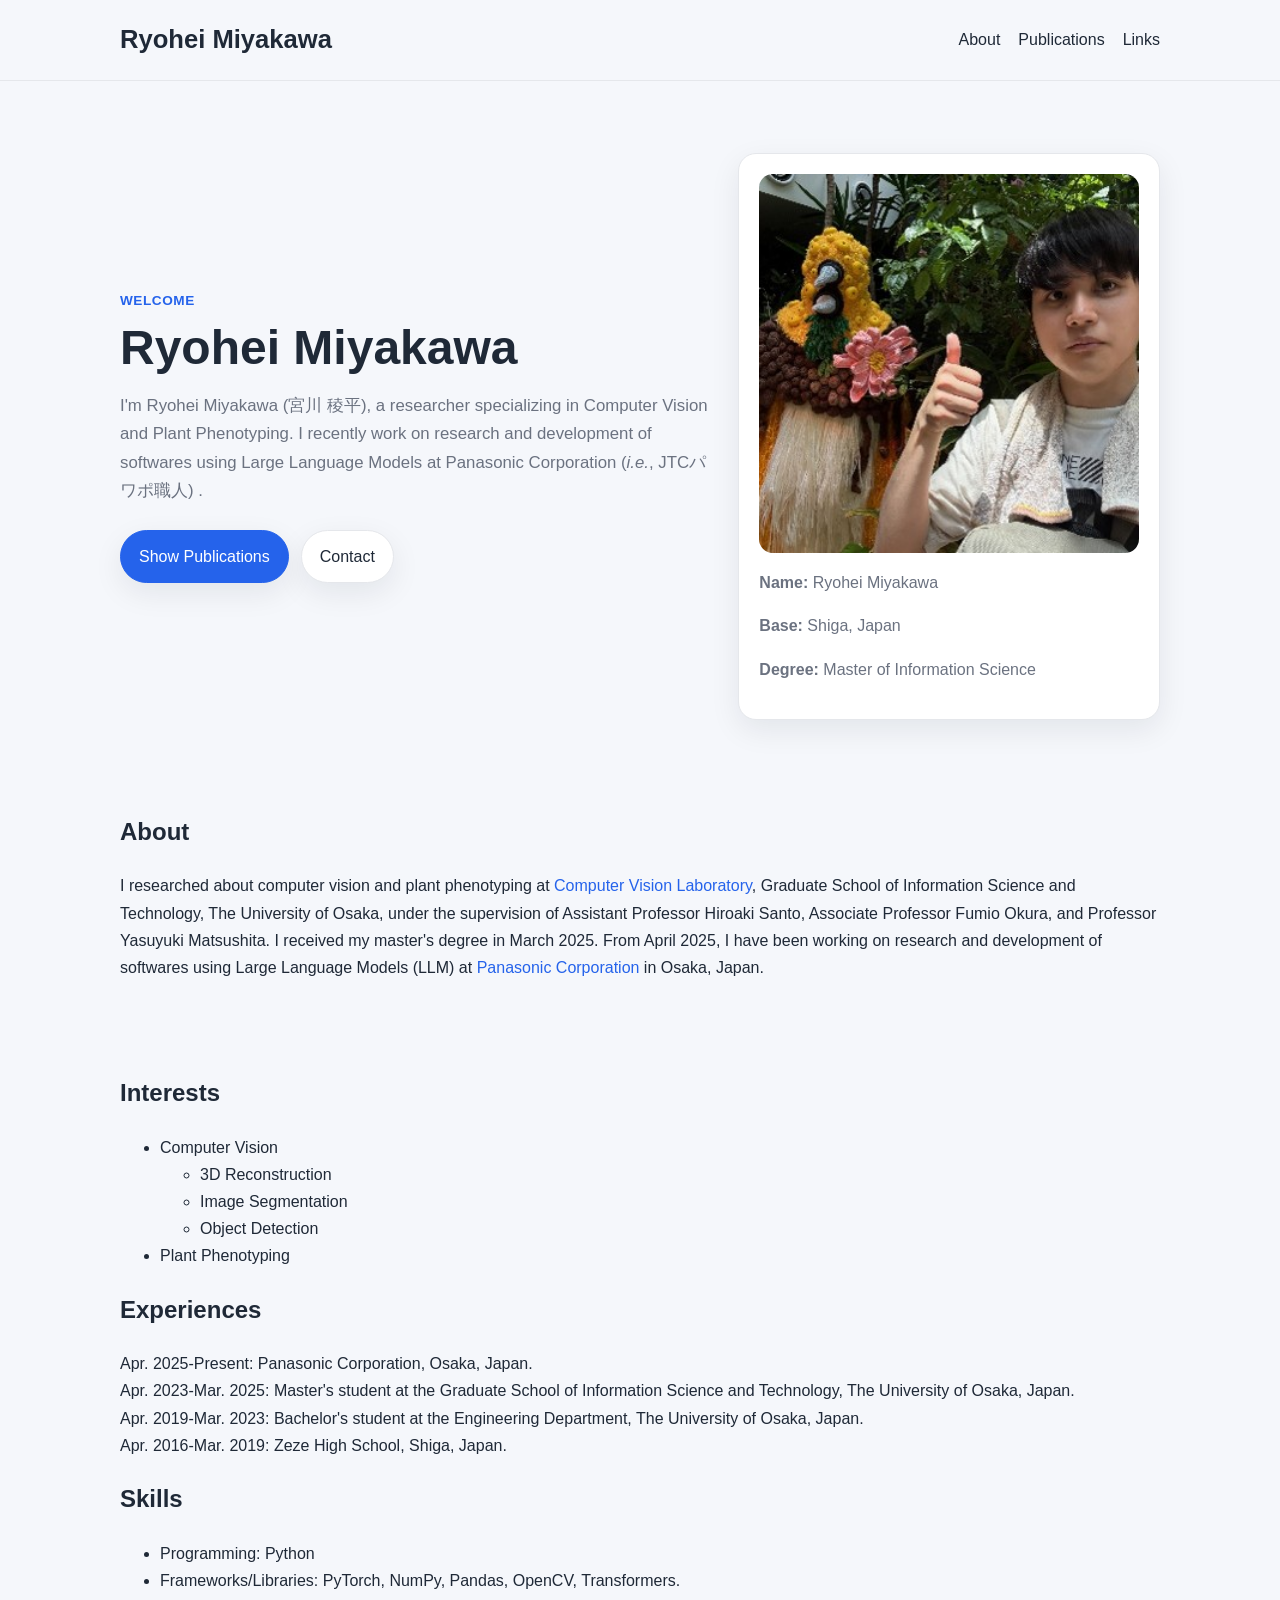
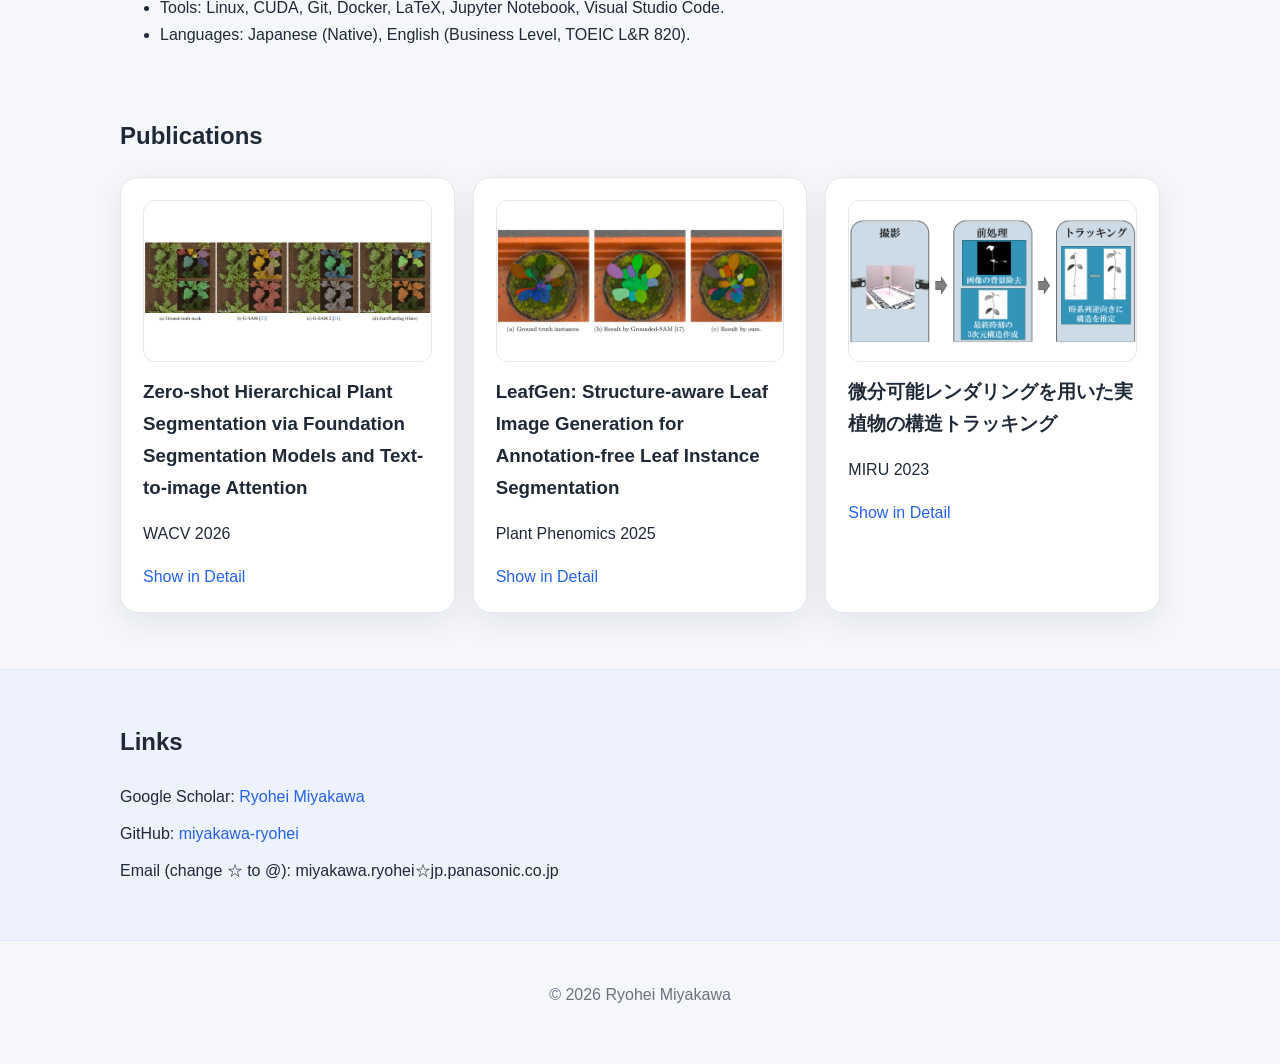
==== index.html @ 3e68ea5a "init" ====
<!DOCTYPE html>
<html lang="ja">
<head>
  <meta charset="UTF-8" />
  <meta name="viewport" content="width=device-width, initial-scale=1.0" />
  <title>Ryohei Miyakawa | Home</title>
  <meta name="description" content="Ryohei Miyakawa's personal website." />
  <link rel="stylesheet" href="style.css" />
</head>
<body>
  <header class="site-header">
    <div class="container header-inner">
      <div>
        <h1 class="site-title">Ryohei Miyakawa</h1>
      </div>
      <nav class="nav">
        <a href="#about">About</a>
        <a href="#publications">Publications</a>
        <a href="#links">Links</a>
      </nav>
    </div>
  </header>

  <main>
    <section class="hero">
      <div class="container hero-inner">
        <div class="hero-text">
          <p class="eyebrow">Welcome</p>
          <h2>Ryohei Miyakawa</h2>
          <p class="hero-description">
            I'm Ryohei Miyakawa (宮川 稜平), a researcher specializing in Computer Vision and Plant Phenotyping. 
            I recently work on research and development of softwares using Large Language Models at Panasonic Corporation (<i>i.e.</i>, JTCパワポ職人) .
          </p>
          <div class="hero-buttons">
            <a class="button primary" href="#publications">Show Publications</a>
            <a class="button" href="#links">Contact</a>
          </div>
        </div>

        <div class="hero-card">
          <img src="img/profile.jpg" alt="プロフィール画像" class="profile-image" />
          <div class="profile-meta">
            <p><strong>Name:</strong> Ryohei Miyakawa</p>
            <p><strong>Base:</strong> Shiga, Japan</p>
            <p><strong>Degree:</strong> Master of Information Science</p>
          </div>
        </div>
      </div>
    </section>

    <section id="about" class="section">
      <div class="container">
        <h1>About</h1>
        <p>
          I researched about computer vision and plant phenotyping at <a href="http://cvl.ist.osaka-u.ac.jp/en/" target="_blank"> Computer Vision Laboratory</a>, Graduate School of Information Science and Technology, The University of Osaka, under the supervision of Assistant Professor Hiroaki Santo, Associate Professor Fumio Okura, and Professor Yasuyuki Matsushita.
          I received my master's degree in March 2025.
          From April 2025, I have been working on research and development of softwares using Large Language Models (LLM) at <a href="https://www.panasonic.com/global/about.html" target="_blank">Panasonic Corporation</a> in Osaka, Japan.
        </p>
      </div>
    </section>

    <section id="interests" class="interests">
      <div class="container">
        <h2>Interests</h2>
        <ul>
          <li>Computer Vision</li>
          <ul>
            <li>3D Reconstruction</li>
            <li>Image Segmentation</li>
            <li>Object Detection</li>
          </ul>
          <li>Plant Phenotyping</li>
        </ul>
      </div>
    </section>
    
    <section id="experiences" class="experiences">
      <div class="container">
        <h2>Experiences</h2>
        <p>
          Apr. 2025-Present: Panasonic Corporation, Osaka, Japan.<br>
          Apr. 2023-Mar. 2025: Master's student at the Graduate School of Information Science and Technology, The University of Osaka, Japan.<br>
          Apr. 2019-Mar. 2023: Bachelor's student at the Engineering Department, The University of Osaka, Japan.<br>
          Apr. 2016-Mar. 2019: Zeze High School, Shiga, Japan.
        </p>
      </div>
    </section>

    <section id="skills" class="skills">
      <div class="container">
        <h2>Skills</h2>
        <ul>
          <li>Programming: Python</li>
          <li>Frameworks/Libraries: PyTorch, NumPy, Pandas, OpenCV, Transformers.</li>
          <li>Tools: Linux, CUDA, Git, Docker, LaTeX, Jupyter Notebook, Visual Studio Code.</li>
          <li>Languages: Japanese (Native), English (Business Level, TOEIC L&R 820).</li>
        </ul>
      </div>
    </section>

    <section id="publications" class="section">
      <div class="container">
        <h1>Publications</h1>
        <div class="card-grid">
          <article class="card">
            <img src="img/publications/ZeroPlantSeg.png" alt="Zero-shot Hierarchical Plant Segmentation thumbnail" class="publication-thumb" />
            <h3>Zero-shot Hierarchical Plant Segmentation via Foundation Segmentation Models and Text-to-image Attention</h3>
            <p>WACV 2026</p>
            <a href="publications/zero-shot-hierarchical-plant-segmentation.html">Show in Detail</a>
          </article>
          <article class="card">
            <img src="img/publications/LeafGen.png" alt="LeafGen thumbnail" class="publication-thumb" />
            <h3>LeafGen: Structure-aware Leaf Image Generation for Annotation-free Leaf Instance Segmentation</h3>
            <p>Plant Phenomics 2025</p>
            <a href="publications/leafgen.html">Show in Detail</a>
          </article>
          <article class="card">
            <img src="img/publications/diff-rendering.png" alt="Differentiable Rendering plant tracking thumbnail" class="publication-thumb" />
            <h3>微分可能レンダリングを用いた実植物の構造トラッキング</h3>
            <p>MIRU 2023</p>
            <a href="publications/differentiable-rendering-plant-3d-tracking.html">Show in Detail</a>
          </article>
        </div>
      </div>
    </section>

    <section id="links" class="section alt">
      <div class="container">
        <h1>Links</h1>
        <ul class="links-list">
          <li>Google Scholar: <a href="https://scholar.google.com/citations?user=sWCrNNYAAAAJ&hl=ja&oi=ao" target="_blank" rel="noreferrer">Ryohei Miyakawa</a></li>
          <li>GitHub: <a href="https://github.com/miyakawa-ryohei" target="_blank" rel="noreferrer">miyakawa-ryohei</a></li>
          <li>Email (change ☆ to @): miyakawa.ryohei☆jp.panasonic.co.jp</li>
        </ul>
      </div>
    </section>
  </main>

  <footer class="site-footer">
    <div class="container">
      <p>© 2026 Ryohei Miyakawa</p>
    </div>
  </footer>
</body>
</html>
---- style.css ----
:root {
  --bg: #f5f7fb;
  --surface: #ffffff;
  --text: #1f2937;
  --muted: #6b7280;
  --line: #e5e7eb;
  --accent: #2563eb;
  --accent-dark: #1d4ed8;
  --shadow: 0 10px 30px rgba(15, 23, 42, 0.08);
  --radius: 18px;
  --max-width: 1040px;
}

* {
  box-sizing: border-box;
}

html {
  scroll-behavior: smooth;
}

body {
  margin: 0;
  font-family: -apple-system, BlinkMacSystemFont, "Segoe UI", Roboto, "Hiragino Sans",
    "Hiragino Kaku Gothic ProN", "Noto Sans JP", sans-serif;
  background: var(--bg);
  color: var(--text);
  line-height: 1.7;
}

img {
  max-width: 100%;
  display: block;
}

a {
  color: var(--accent);
  text-decoration: none;
}

a:hover {
  text-decoration: underline;
}

.container {
  width: min(calc(100% - 32px), var(--max-width));
  margin: 0 auto;
}

.site-header {
  position: sticky;
  top: 0;
  z-index: 20;
  background: rgba(245, 247, 251, 0.85);
  backdrop-filter: blur(10px);
  border-bottom: 1px solid var(--line);
}

.header-inner {
  display: flex;
  justify-content: space-between;
  align-items: center;
  gap: 24px;
  padding: 18px 0;
}

.site-title {
  margin: 0;
  font-size: 1.6rem;
}

.site-subtitle {
  margin: 4px 0 0;
  color: var(--muted);
  font-size: 0.95rem;
}

.nav {
  display: flex;
  gap: 18px;
  flex-wrap: wrap;
}

.nav a {
  color: var(--text);
  font-weight: 500;
}

.hero {
  padding: 72px 0 40px;
}

.hero-inner {
  display: grid;
  grid-template-columns: 1.4fr 1fr;
  gap: 28px;
  align-items: center;
}

.eyebrow {
  margin: 0 0 8px;
  color: var(--accent);
  font-weight: 700;
  letter-spacing: 0.04em;
  text-transform: uppercase;
  font-size: 0.85rem;
}

.hero h2 {
  margin: 0 0 16px;
  font-size: clamp(2rem, 4vw, 3rem);
  line-height: 1.15;
}

.hero-description {
  margin: 0 0 24px;
  color: var(--muted);
  font-size: 1.05rem;
}

.hero-buttons {
  display: flex;
  gap: 12px;
  flex-wrap: wrap;
}

.button {
  display: inline-block;
  padding: 12px 18px;
  border-radius: 999px;
  border: 1px solid var(--line);
  background: var(--surface);
  color: var(--text);
  box-shadow: var(--shadow);
}

.button:hover {
  text-decoration: none;
  transform: translateY(-1px);
}

.button.primary {
  background: var(--accent);
  color: white;
  border-color: var(--accent);
}

.button.primary:hover {
  background: var(--accent-dark);
}

.hero-card,
.card {
  background: var(--surface);
  border: 1px solid var(--line);
  border-radius: var(--radius);
  box-shadow: var(--shadow);
}

.hero-card {
  padding: 20px;
}

.profile-image {
  width: 100%;
  aspect-ratio: 1 / 1;
  object-fit: cover;
  border-radius: 14px;
  background: #dbeafe;
}

.profile-meta {
  margin-top: 16px;
  color: var(--muted);
}

.section {
  padding: 32px 0 56px;
}

.section h2 {
  margin-top: 0;
  margin-bottom: 18px;
  font-size: 1.8rem;
}

.alt {
  background: #eef2ff;
  border-top: 1px solid rgba(37, 99, 235, 0.08);
  border-bottom: 1px solid rgba(37, 99, 235, 0.08);
}

.card-grid {
  display: grid;
  grid-template-columns: repeat(3, 1fr);
  gap: 18px;
}

.card {
  padding: 22px;
}

.publication-thumb {
  width: 100%;
  aspect-ratio: 16 / 9;
  object-fit: contain;
  border-radius: 12px;
  border: 1px solid var(--line);
  margin-bottom: 14px;
  background: #ffffff;
}

.publication-detail-thumb {
  width: 100%;
  height: auto;
  border-radius: 12px;
  border: 1px solid var(--line);
  margin-bottom: 14px;
  background: #ffffff;
}

.card h3 {
  margin-top: 0;
  margin-bottom: 10px;
}

.links-list {
  list-style: none;
  padding: 0;
  margin: 0;
}

.links-list li + li {
  margin-top: 10px;
}

.site-footer {
  padding: 24px 0 40px;
  color: var(--muted);
  text-align: center;
}

@media (max-width: 820px) {
  .header-inner,
  .hero-inner,
  .card-grid {
    grid-template-columns: 1fr;
    display: grid;
  }

  .nav {
    gap: 12px;
  }

  .hero {
    padding-top: 40px;
  }
}
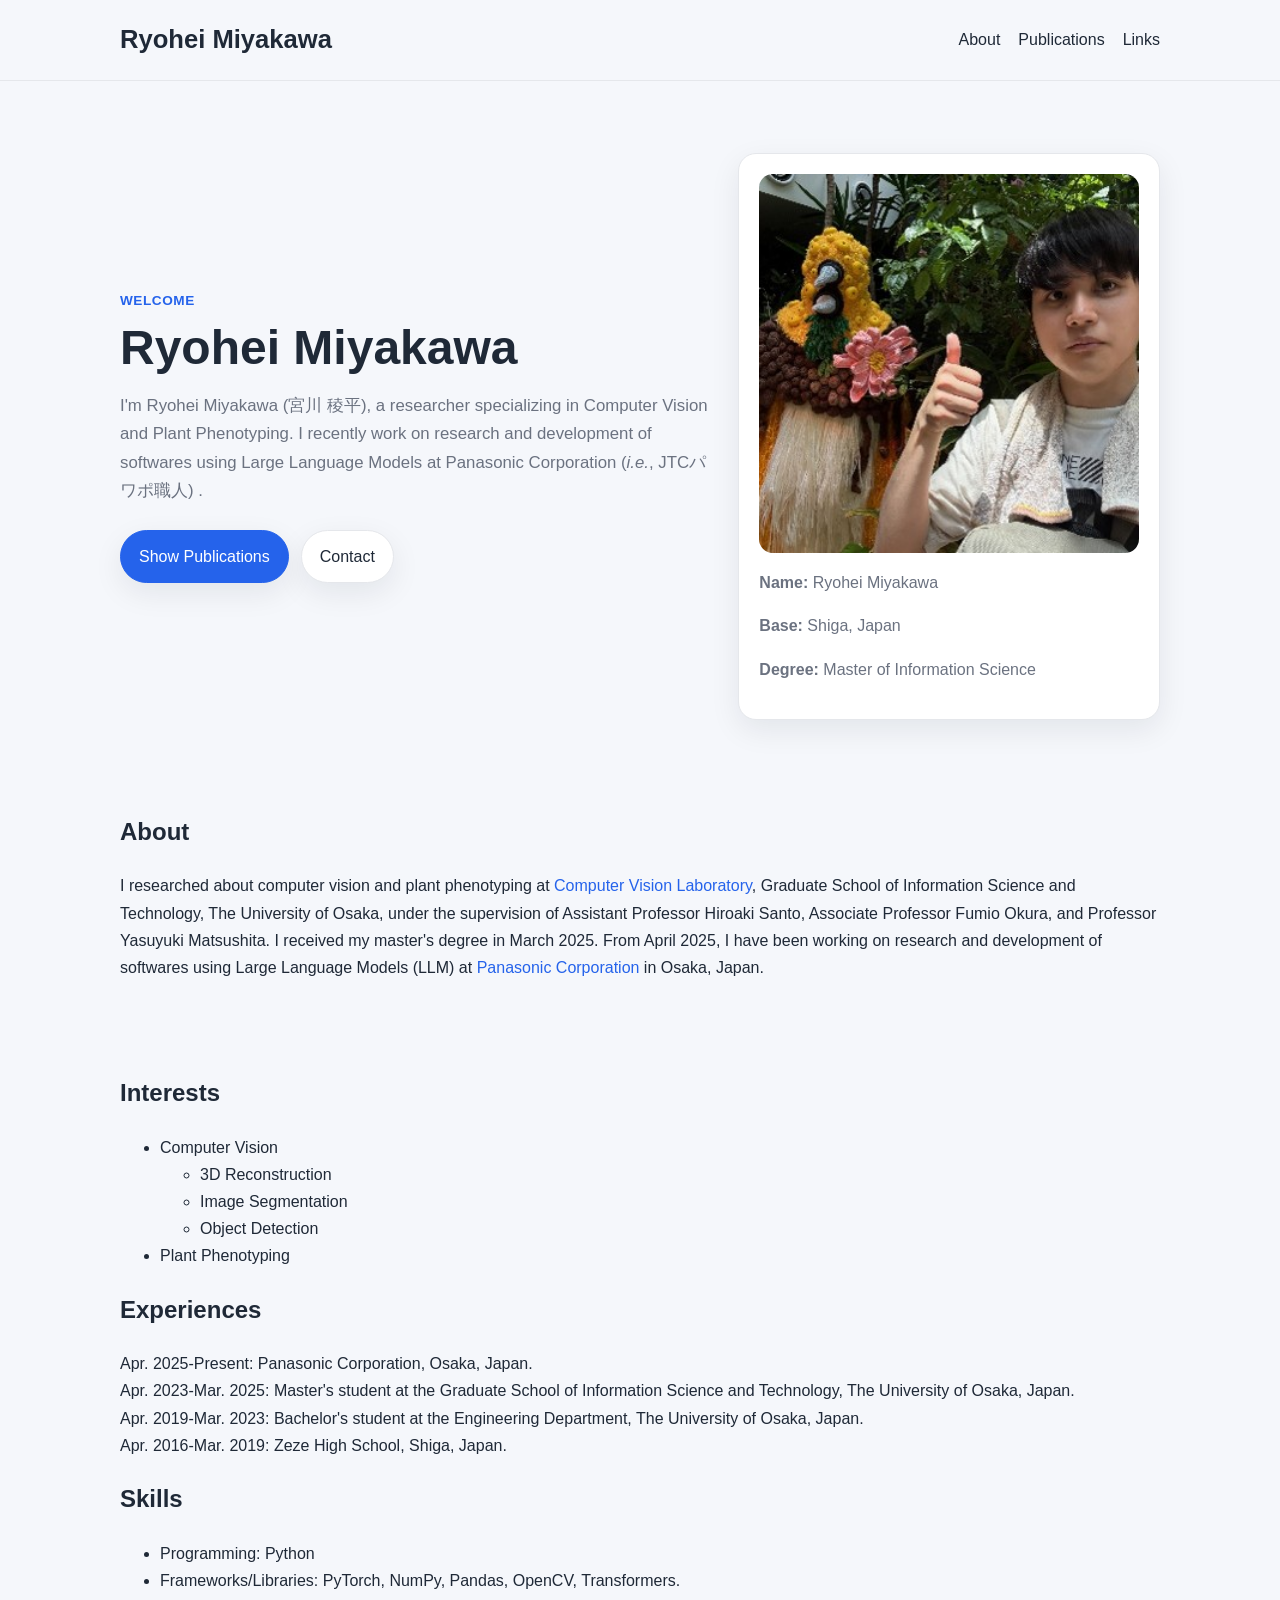
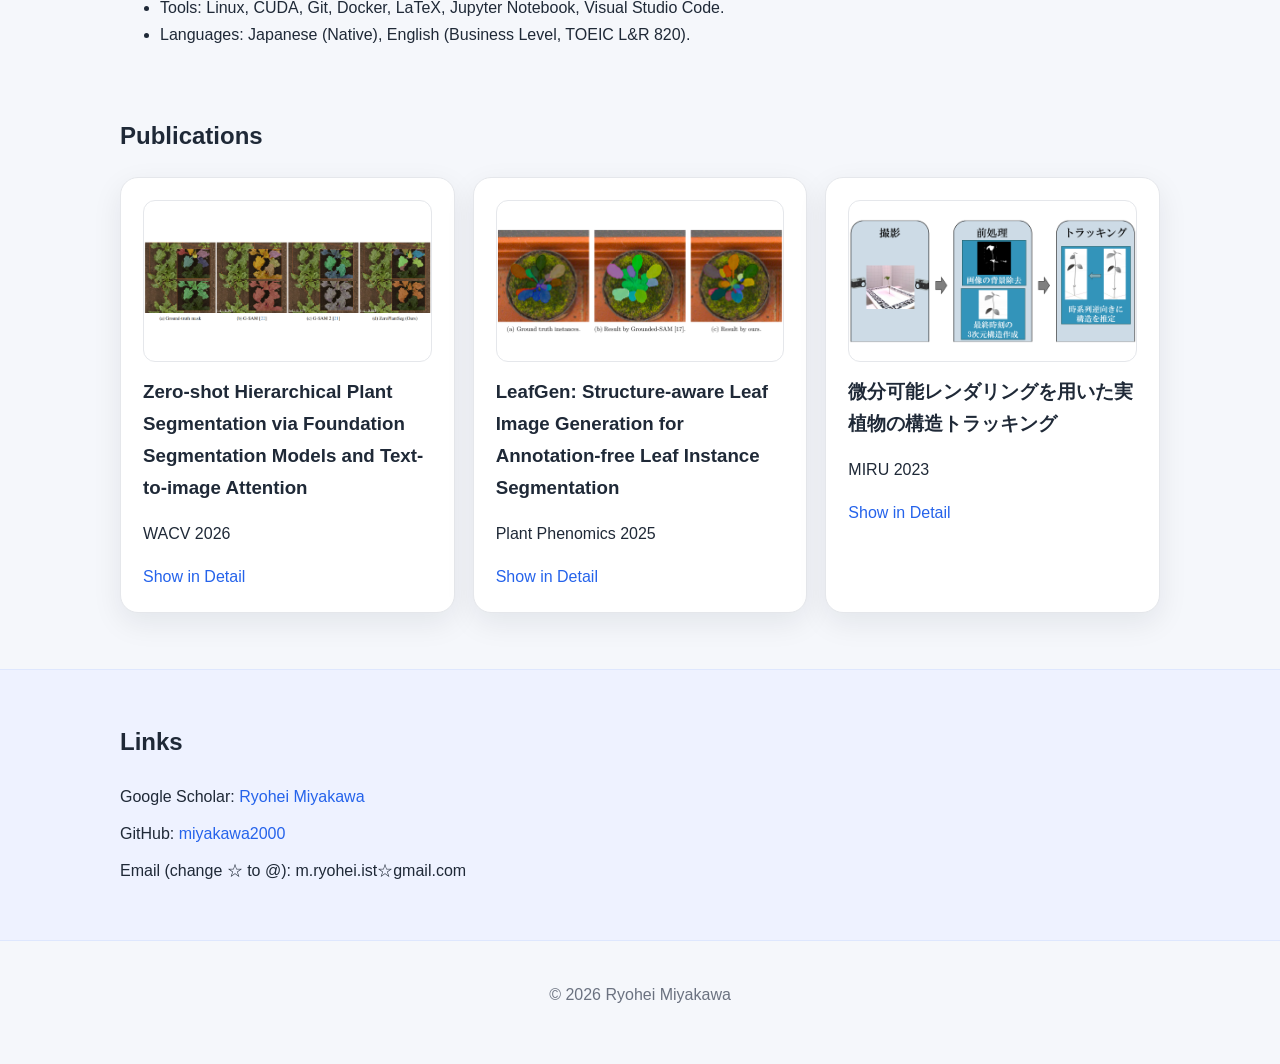
==== commit af16a9e2: "fix links information" ====
--- a/index.html
+++ b/index.html
@@ -129,8 +129,8 @@
         <h1>Links</h1>
         <ul class="links-list">
           <li>Google Scholar: <a href="https://scholar.google.com/citations?user=sWCrNNYAAAAJ&hl=ja&oi=ao" target="_blank" rel="noreferrer">Ryohei Miyakawa</a></li>
-          <li>GitHub: <a href="https://github.com/miyakawa-ryohei" target="_blank" rel="noreferrer">miyakawa-ryohei</a></li>
-          <li>Email (change ☆ to @): miyakawa.ryohei☆jp.panasonic.co.jp</li>
+          <li>GitHub: <a href="https://github.com/miyakawa2000" target="_blank" rel="noreferrer">miyakawa2000</a></li>
+          <li>Email (change ☆ to @): m.ryohei.ist☆gmail.com</li>
         </ul>
       </div>
     </section>
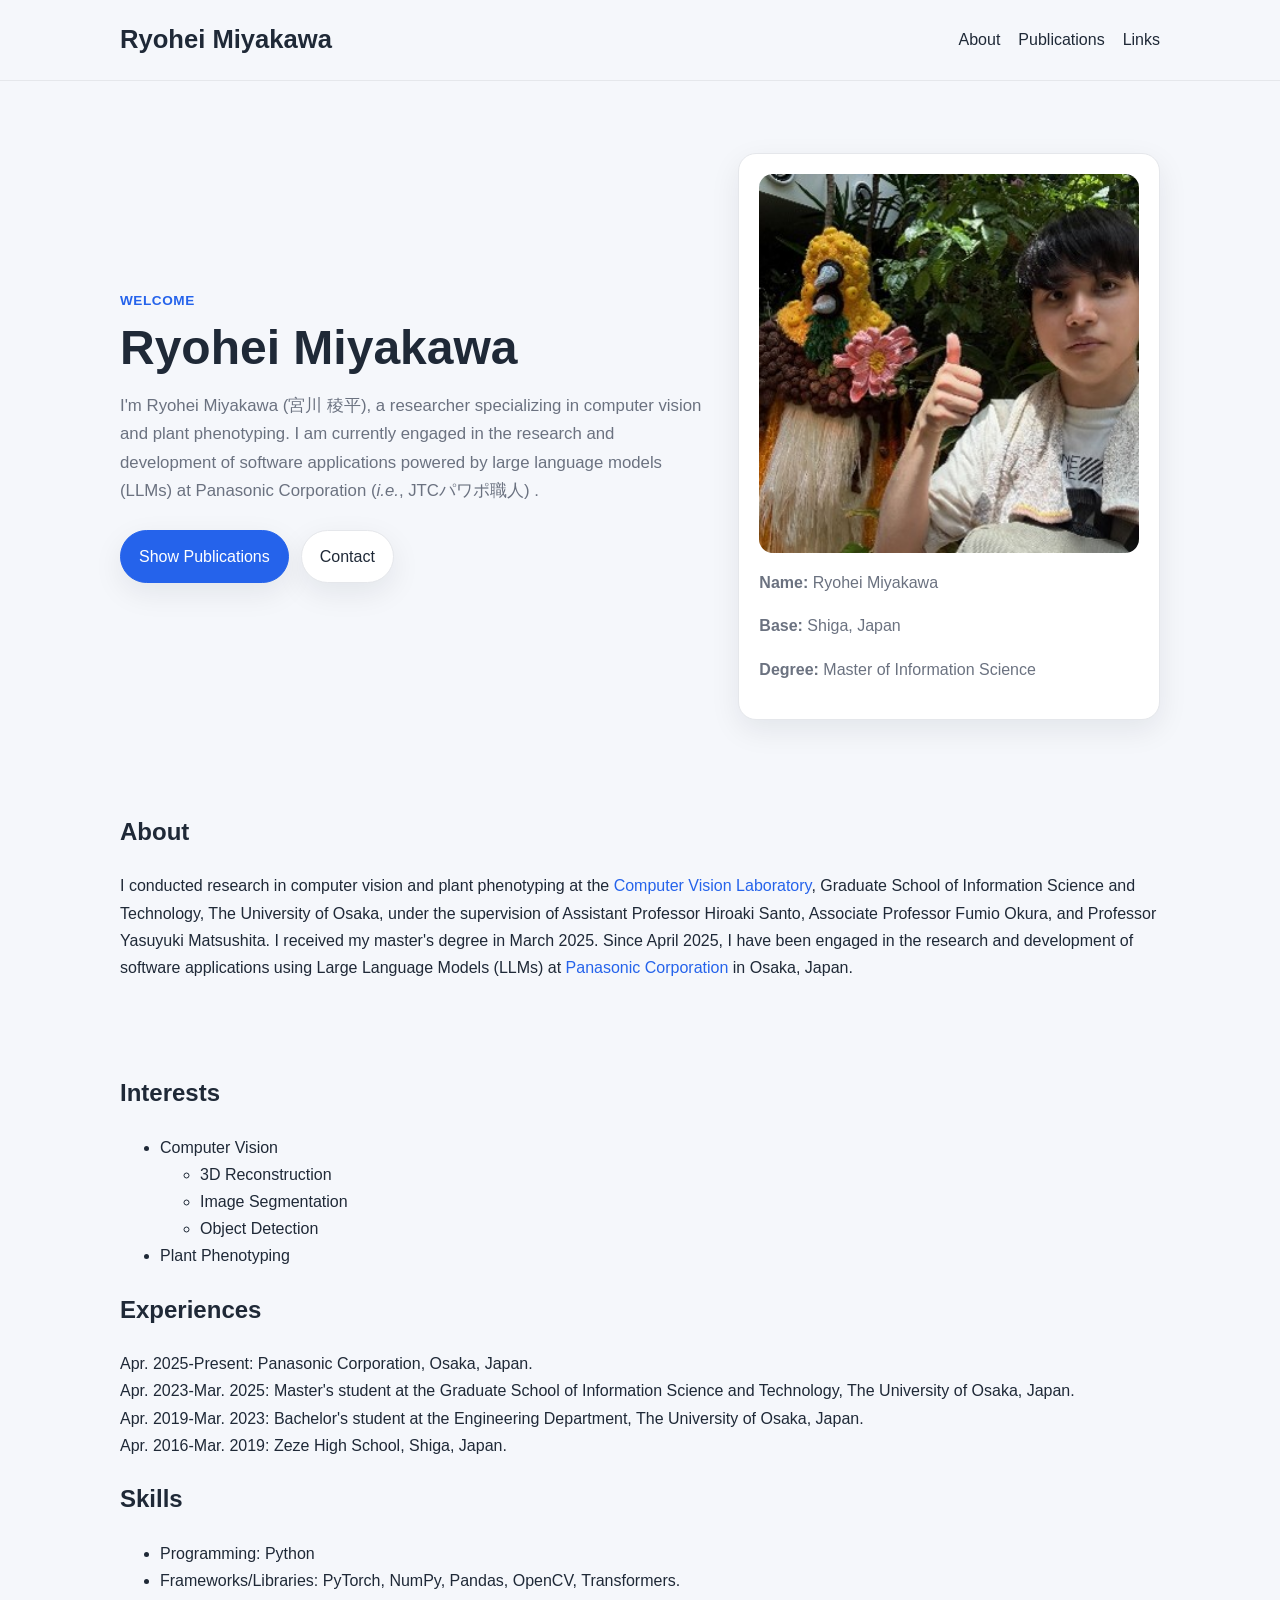
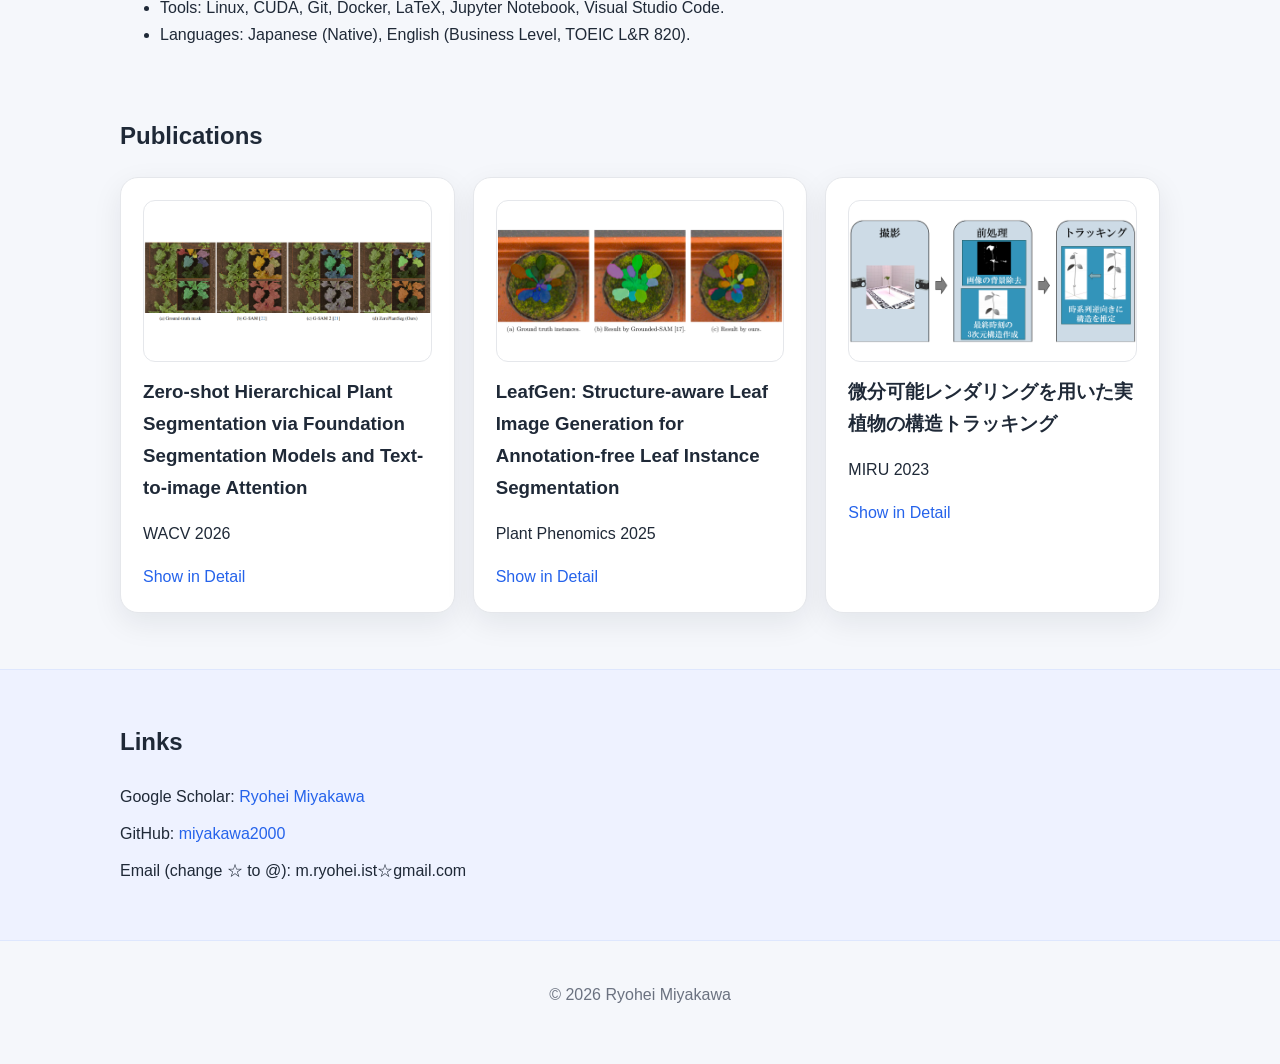
==== commit ebf52b04: "fix text" ====
--- a/index.html
+++ b/index.html
@@ -28,8 +28,8 @@
           <p class="eyebrow">Welcome</p>
           <h2>Ryohei Miyakawa</h2>
           <p class="hero-description">
-            I'm Ryohei Miyakawa (宮川 稜平), a researcher specializing in Computer Vision and Plant Phenotyping. 
-            I recently work on research and development of softwares using Large Language Models at Panasonic Corporation (<i>i.e.</i>, JTCパワポ職人) .
+            I'm Ryohei Miyakawa (宮川 稜平), a researcher specializing in computer vision and plant phenotyping. 
+            I am currently engaged in the research and development of software applications powered by large language models (LLMs) at Panasonic Corporation (<i>i.e.</i>, JTCパワポ職人) .
           </p>
           <div class="hero-buttons">
             <a class="button primary" href="#publications">Show Publications</a>
@@ -52,9 +52,9 @@
       <div class="container">
         <h1>About</h1>
         <p>
-          I researched about computer vision and plant phenotyping at <a href="http://cvl.ist.osaka-u.ac.jp/en/" target="_blank"> Computer Vision Laboratory</a>, Graduate School of Information Science and Technology, The University of Osaka, under the supervision of Assistant Professor Hiroaki Santo, Associate Professor Fumio Okura, and Professor Yasuyuki Matsushita.
+          I conducted research in computer vision and plant phenotyping at the <a href="http://cvl.ist.osaka-u.ac.jp/en/" target="_blank"> Computer Vision Laboratory</a>, Graduate School of Information Science and Technology, The University of Osaka, under the supervision of Assistant Professor Hiroaki Santo, Associate Professor Fumio Okura, and Professor Yasuyuki Matsushita.
           I received my master's degree in March 2025.
-          From April 2025, I have been working on research and development of softwares using Large Language Models (LLM) at <a href="https://www.panasonic.com/global/about.html" target="_blank">Panasonic Corporation</a> in Osaka, Japan.
+          Since April 2025, I have been engaged in the research and development of software applications using Large Language Models (LLMs) at <a href="https://www.panasonic.com/global/about.html" target="_blank">Panasonic Corporation</a> in Osaka, Japan.
         </p>
       </div>
     </section>
